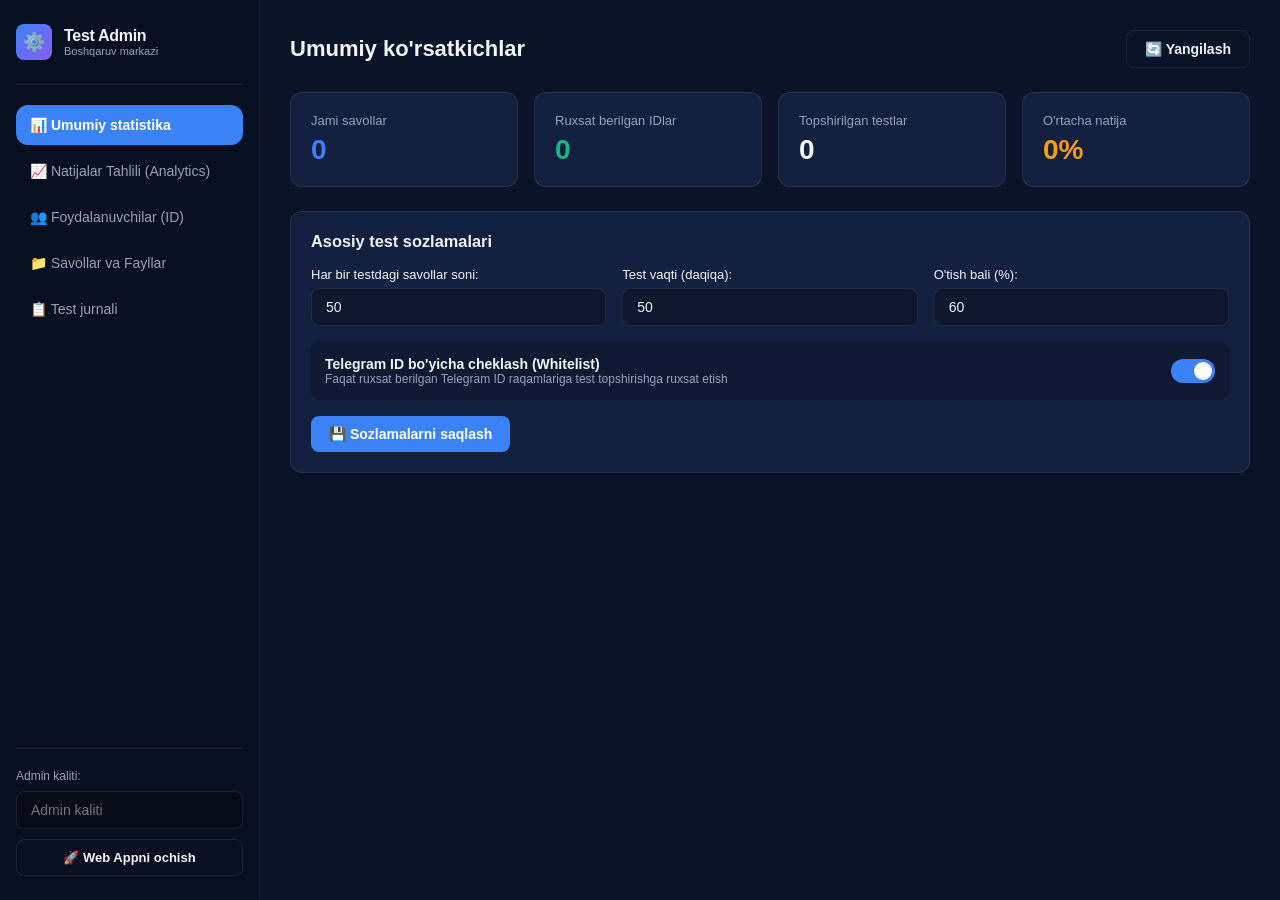
==== templates/admin.html @ 26247bbe "Render uchun yangilanishlar" ====
<!DOCTYPE html>
<html lang="uz">
<head>
  <meta charset="UTF-8">
  <meta name="viewport" content="width=device-width, initial-scale=1.0">
  <title>Admin Panel — Test Tizimi</title>
  <link rel="stylesheet" href="/static/css/admin.css?v=1.0">
</head>
<body>

  <div class="admin-layout">
    
    <!-- SIDEBAR -->
    <aside class="sidebar">
      <div class="brand">
        <div class="brand-icon">⚙️</div>
        <div>
          <div class="brand-name">Test Admin</div>
          <div style="font-size: 11px; color: var(--text-muted);">Boshqaruv markazi</div>
        </div>
      </div>

      <nav class="nav-links">
        <button class="nav-btn active" onclick="switchTab('overview')">
          📊 Umumiy statistika
        </button>
        <button class="nav-btn" onclick="switchTab('analytics')">
          📈 Natijalar Tahlili (Analytics)
        </button>
        <button class="nav-btn" onclick="switchTab('users')">
          👥 Foydalanuvchilar (ID)
        </button>
        <button class="nav-btn" onclick="switchTab('questions')">
          📁 Savollar va Fayllar
        </button>
        <button class="nav-btn" onclick="switchTab('results')">
          📋 Test jurnali
        </button>
      </nav>

      <div style="margin-top: auto; padding-top: 20px; border-top: 1px solid var(--admin-border);">
        <div style="font-size: 12px; color: var(--text-muted); margin-bottom: 8px;">Admin kaliti:</div>
        <input type="password" id="adminKeyInput" class="form-control" placeholder="Admin kaliti" onchange="saveAdminKey()">
        <a href="/" target="_blank" class="btn btn-outline" style="width: 100%; margin-top: 10px; justify-content: center; font-size: 13px;">
          🚀 Web Appni ochish
        </a>
      </div>
    </aside>

    <!-- MAIN CONTENT -->
    <main class="main-content">
      
      <!-- TAB 1: OVERVIEW -->
      <section id="overviewTab">
        <div class="top-bar">
          <h1 class="page-title">Umumiy ko'rsatkichlar</h1>
          <button class="btn btn-outline" onclick="loadOverviewData()">🔄 Yangilash</button>
        </div>

        <div class="metrics-grid">
          <div class="metric-card">
            <div class="metric-title">Jami savollar</div>
            <div class="metric-val" id="metricTotalQuestions" style="color: var(--primary);">0</div>
          </div>
          <div class="metric-card">
            <div class="metric-title">Ruxsat berilgan IDlar</div>
            <div class="metric-val" id="metricTotalUsers" style="color: var(--success);">0</div>
          </div>
          <div class="metric-card">
            <div class="metric-title">Topshirilgan testlar</div>
            <div class="metric-val" id="metricTotalTests">0</div>
          </div>
          <div class="metric-card">
            <div class="metric-title">O'rtacha natija</div>
            <div class="metric-val" id="metricAvgScore" style="color: var(--warning);">0%</div>
          </div>
        </div>

        <!-- Settings Card -->
        <div class="admin-card">
          <h3 style="margin-bottom: 16px;">Asosiy test sozlamalari</h3>
          
          <div style="display: grid; grid-template-columns: repeat(auto-fit, minmax(220px, 1fr)); gap: 16px; margin-bottom: 16px;">
            <div>
              <label class="form-label">Har bir testdagi savollar soni:</label>
              <input type="number" id="settingQuestionCount" class="form-control" value="50" min="5" max="200">
            </div>
            <div>
              <label class="form-label">Test vaqti (daqiqa):</label>
              <input type="number" id="settingDuration" class="form-control" value="50" min="5" max="300">
            </div>
            <div>
              <label class="form-label">O'tish bali (%):</label>
              <input type="number" id="settingPassPercent" class="form-control" value="60" min="10" max="100">
            </div>
          </div>

          <div style="display: flex; align-items: center; justify-content: space-between; padding: 14px; background: rgba(0,0,0,0.2); border-radius: 8px; margin-bottom: 16px;">
            <div>
              <div style="font-weight: 600;">Telegram ID bo'yicha cheklash (Whitelist)</div>
              <div style="font-size: 12px; color: var(--text-muted);">
                Faqat ruxsat berilgan Telegram ID raqamlariga test topshirishga ruxsat etish
              </div>
            </div>
            <label class="switch">
              <input type="checkbox" id="settingWhitelistToggle" checked>
              <span class="slider"></span>
            </label>
          </div>

          <button class="btn btn-primary" onclick="saveSettings()">💾 Sozlamalarni saqlash</button>
        </div>
      </section>

      <!-- TAB: ANALYTICS (CHUQUR TAHLIL) -->
      <section id="analyticsTab" style="display: none;">
        <div class="top-bar">
          <div>
            <h1 class="page-title">Test Natijalari Tahlili</h1>
            <p style="color: var(--text-muted); font-size: 13px;">Ishtirokchilarning o'zlashtirish darajasi va qiyin savollar tahlili</p>
          </div>
          <div style="display: flex; gap: 10px;">
            <button class="btn btn-success" onclick="downloadExcelReport()">
              📥 Excel hisobot (.xlsx)
            </button>
            <button class="btn btn-outline" onclick="loadAnalyticsData()">
              🔄 Yangilash
            </button>
          </div>
        </div>

        <!-- KPI Summary Cards -->
        <div class="metrics-grid">
          <div class="metric-card">
            <div class="metric-title">O'rtacha o'zlashtirish</div>
            <div class="metric-val" id="anAvgScore" style="color: var(--primary);">0%</div>
          </div>
          <div class="metric-card">
            <div class="metric-title">O'tish ko'rsatkichi (Pass Rate)</div>
            <div class="metric-val" id="anPassRate" style="color: var(--success);">0%</div>
            <div style="font-size: 11px; color: var(--text-muted); margin-top: 4px;" id="anPassCountDetail">0 ta o'tdi / 0 ta o'tmadi</div>
          </div>
          <div class="metric-card">
            <div class="metric-title">O'rtacha sarflangan vaqt</div>
            <div class="metric-val" id="anAvgTime" style="color: var(--warning);">0 daq</div>
          </div>
          <div class="metric-card">
            <div class="metric-title">Faol ishtirokchilar</div>
            <div class="metric-val" id="anUniqueUsers">0 nafar</div>
            <div style="font-size: 11px; color: var(--text-muted); margin-top: 4px;" id="anTotalTestsDetail">Jami 0 ta urinish</div>
          </div>
        </div>

        <div style="display: grid; grid-template-columns: repeat(auto-fit, minmax(350px, 1fr)); gap: 20px; margin-bottom: 20px;">
          
          <!-- Score Distribution Card -->
          <div class="admin-card" style="margin-bottom: 0;">
            <h3 style="margin-bottom: 16px;">📊 Ballar Taqsimoti</h3>
            <div id="distributionBars">
              <!-- Rendered dynamically -->
            </div>
          </div>

          <!-- Category Performance Card -->
          <div class="admin-card" style="margin-bottom: 0;">
            <h3 style="margin-bottom: 16px;">📚 Fanlar / Kategoriyalar Bo'yicha Tahlil</h3>
            <div class="table-wrapper">
              <table>
                <thead>
                  <tr>
                    <th>Fan / Kategoriya</th>
                    <th>Savollar</th>
                    <th>To'g'ri</th>
                    <th>O'zlashtirish</th>
                  </tr>
                </thead>
                <tbody id="categoryTableBody">
                  <!-- Rendered dynamically -->
                </tbody>
              </table>
            </div>
          </div>

        </div>

        <!-- Hardest Questions (Eng ko'p xato qilingan savollar) -->
        <div class="admin-card">
          <div style="display: flex; justify-content: space-between; align-items: center; margin-bottom: 14px;">
            <div>
              <h3>⚠️ Eng Ko'p Xato Qilingan Savollar (Qiyin Savollar)</h3>
              <p style="font-size: 12px; color: var(--text-muted);">Ushbu savollar bo'yicha ishtirokchilarga qo'shimcha tushuntirish berish tavsiya etiladi</p>
            </div>
          </div>

          <div class="table-wrapper">
            <table>
              <thead>
                <tr>
                  <th style="width: 50px;">№</th>
                  <th>Savol matni</th>
                  <th>Kategoriya</th>
                  <th>Javoblar</th>
                  <th>Xatolar soni</th>
                  <th>Xato ko'rsatkichi</th>
                </tr>
              </thead>
              <tbody id="hardestQuestionsBody">
                <!-- Rendered dynamically -->
              </tbody>
            </table>
          </div>
        </div>

        <!-- Leaderboard (Reyting) -->
        <div class="admin-card">
          <div style="display: flex; justify-content: space-between; align-items: center; margin-bottom: 14px;">
            <h3>🏆 Ishtirokchilar Reytingi (Top Natijalar)</h3>
          </div>

          <div class="table-wrapper">
            <table>
              <thead>
                <tr>
                  <th style="width: 60px;">O'rin</th>
                  <th>Ism Familiya</th>
                  <th>Telegram ID</th>
                  <th>Username</th>
                  <th>Urinishlar</th>
                  <th>Eng yaxshi ball</th>
                  <th>O'rtacha ball</th>
                </tr>
              </thead>
              <tbody id="leaderboardBody">
                <!-- Rendered dynamically -->
              </tbody>
            </table>
          </div>
        </div>

      </section>

      <!-- TAB 2: USERS (WHITELIST) -->
      <section id="usersTab" style="display: none;">
        <div class="top-bar">
          <h1 class="page-title">Ruxsat berilgan Telegram foydalanuvchilar</h1>
        </div>

        <!-- Add User Form -->
        <div class="admin-card">
          <h3 style="margin-bottom: 14px;">Yangi foydalanuvchi qo'shish</h3>
          <div style="display: grid; grid-template-columns: 1fr 1fr 1fr auto; gap: 12px; align-items: flex-end;">
            <div>
              <label class="form-label">Telegram ID raqami *</label>
              <input type="number" id="newUserId" class="form-control" placeholder="Masalan: 123456789">
            </div>
            <div>
              <label class="form-label">Ism / Familiya</label>
              <input type="text" id="newUserName" class="form-control" placeholder="Alisher Qodirov">
            </div>
            <div>
              <label class="form-label">Izoh (ixtiyoriy)</label>
              <input type="text" id="newUserNotes" class="form-control" placeholder="1-guruh talabasi">
            </div>
            <button class="btn btn-success" style="height: 42px;" onclick="addUser()">
              ➕ Qo'shish
            </button>
          </div>
        </div>

        <!-- Users Table -->
        <div class="admin-card">
          <div style="display: flex; justify-content: space-between; align-items: center; margin-bottom: 16px;">
            <h3>Ro'yxat (<span id="usersTableCount">0</span> ta)</h3>
            <input type="text" id="userSearchInput" class="form-control" style="width: 250px;" placeholder="Qidirish (ID yoki ism)..." oninput="filterUsers()">
          </div>

          <div class="table-wrapper">
            <table>
              <thead>
                <tr>
                  <th>Telegram ID</th>
                  <th>Ism Familiya</th>
                  <th>Username</th>
                  <th>Qo'shilgan sana</th>
                  <th>Holat</th>
                  <th>Amal</th>
                </tr>
              </thead>
              <tbody id="usersTableBody">
                <!-- Dynamic -->
              </tbody>
            </table>
          </div>
        </div>
      </section>

      <!-- TAB 3: QUESTIONS & FILE IMPORT -->
      <section id="questionsTab" style="display: none;">
        <div class="top-bar">
          <h1 class="page-title">Savollar bazasi va Fayl orqali yuklash</h1>
          <div style="display: flex; gap: 8px;">
            <button class="btn btn-danger" onclick="clearAllQuestions()">🗑️ Barchasini tozalash</button>
          </div>
        </div>

        <!-- File Upload Area -->
        <div class="admin-card">
          <h3 style="margin-bottom: 8px;">📂 Fayl orqali testlarni yuklash</h3>
          <p style="color: var(--text-muted); font-size: 13px; margin-bottom: 16px;">
            Excel (<code>.xlsx</code>), Word (<code>.docx</code>), JSON (<code>.json</code>) yoki matn (<code>.txt</code>) fayllarini yuklashingiz mumkin.
          </p>

          <div class="upload-box" id="dropZone" onclick="document.getElementById('fileUploadInput').click()">
            <div class="upload-icon">📁</div>
            <div style="font-weight: 600; font-size: 16px; margin-bottom: 4px;">Faylni tanlang yoki shu yerga tashlang</div>
            <div style="color: var(--text-muted); font-size: 13px;">.xlsx, .docx, .json, .txt fayllar qo'llab-quvvatlanadi</div>
            <input type="file" id="fileUploadInput" style="display: none;" accept=".xlsx,.xls,.docx,.json,.txt" onchange="handleFileSelect(event)">
          </div>

          <div id="uploadStatusBox" style="display: none; padding: 12px; border-radius: 8px; margin-bottom: 16px;"></div>

          <!-- Download Sample Templates -->
          <div style="background: rgba(0,0,0,0.15); border-radius: 8px; padding: 14px;">
            <div style="font-weight: 600; margin-bottom: 8px;">Tayyor shablon namunalarini yuklab olish:</div>
            <div style="display: flex; gap: 10px; flex-wrap: wrap;">
              <a href="/api/templates/test_shablon.xlsx" download class="btn btn-outline" style="font-size: 13px;">
                📊 Excel shabloni (.xlsx)
              </a>
              <a href="/api/templates/test_shablon.txt" download class="btn btn-outline" style="font-size: 13px;">
                📝 Matn shabloni (.txt)
              </a>
              <a href="/api/templates/test_shablon.json" download class="btn btn-outline" style="font-size: 13px;">
                ⚙️ JSON shabloni (.json)
              </a>
            </div>
          </div>
        </div>

        <!-- Questions Table -->
        <div class="admin-card">
          <div style="display: flex; justify-content: space-between; align-items: center; margin-bottom: 16px; flex-wrap: wrap; gap: 10px;">
            <h3>Bazadagi savollar (<span id="questionsTableCount">0</span> ta)</h3>
            <div style="display: flex; gap: 8px; align-items: center;">
              <input type="text" id="bulkCategoryInput" class="form-control" style="width: 200px; padding: 6px 10px; font-size: 13px;" placeholder="Yangi fan nomi...">
              <button class="btn btn-outline" style="padding: 6px 12px; font-size: 13px;" onclick="renameAllCategories()">
                ✏️ Fanni o'zgartirish
              </button>
            </div>
          </div>

          <div class="table-wrapper">
            <table>
              <thead>
                <tr>
                  <th style="width: 50px;">#</th>
                  <th>Savol matni</th>
                  <th>Variantlar</th>
                  <th style="width: 70px;">To'g'ri</th>
                  <th>Kategoriya</th>
                  <th style="width: 60px;">Amal</th>
                </tr>
              </thead>
              <tbody id="questionsTableBody">
                <!-- Dynamic -->
              </tbody>
            </table>
          </div>
        </div>
      </section>

      <!-- TAB 4: RESULTS -->
      <section id="resultsTab" style="display: none;">
        <div class="top-bar">
          <h1 class="page-title">Topshirilgan test natijalari</h1>
          <button class="btn btn-outline" onclick="loadResultsData()">🔄 Yangilash</button>
        </div>

        <div class="admin-card">
          <div class="table-wrapper">
            <table>
              <thead>
                <tr>
                  <th>Foydalanuvchi</th>
                  <th>Telegram ID</th>
                  <th>Natija</th>
                  <th>Ball (%)</th>
                  <th>Vaqt</th>
                  <th>Sana</th>
                </tr>
              </thead>
              <tbody id="resultsTableBody">
                <!-- Dynamic -->
              </tbody>
            </table>
          </div>
        </div>
      </section>

    </main>

  </div>

  <script src="/static/js/admin.js?v=1.0"></script>
</body>
</html>
---- static/css/admin.css ----
/* Admin Dashboard CSS */

:root {
  --admin-bg: #0b1329;
  --admin-card: #131f3e;
  --admin-border: rgba(255, 255, 255, 0.08);
  --text-main: #f1f5f9;
  --text-muted: #94a3b8;
  --primary: #3b82f6;
  --primary-hover: #2563eb;
  --success: #10b981;
  --danger: #ef4444;
  --warning: #f59e0b;
  --radius: 12px;
}

* {
  margin: 0;
  padding: 0;
  box-sizing: border-box;
  font-family: -apple-system, BlinkMacSystemFont, 'Segoe UI', Roboto, Helvetica, Arial, sans-serif;
}

body {
  background-color: var(--admin-bg);
  color: var(--text-main);
  min-height: 100vh;
  font-size: 14px;
}

.admin-layout {
  display: flex;
  min-height: 100vh;
}

/* Sidebar */
.sidebar {
  width: 260px;
  background: #080f20;
  border-right: 1px solid var(--admin-border);
  padding: 24px 16px;
  display: flex;
  flex-direction: column;
}

.brand {
  display: flex;
  align-items: center;
  gap: 12px;
  padding-bottom: 24px;
  margin-bottom: 20px;
  border-bottom: 1px solid var(--admin-border);
}

.brand-icon {
  width: 36px;
  height: 36px;
  background: linear-gradient(135deg, var(--primary), #8b5cf6);
  border-radius: 8px;
  display: flex;
  align-items: center;
  justify-content: center;
  font-size: 18px;
  color: #fff;
}

.brand-name {
  font-size: 16px;
  font-weight: 700;
  letter-spacing: -0.3px;
}

.nav-links {
  display: flex;
  flex-direction: column;
  gap: 6px;
}

.nav-btn {
  display: flex;
  align-items: center;
  gap: 12px;
  padding: 12px 14px;
  color: var(--text-muted);
  border-radius: var(--radius);
  border: none;
  background: transparent;
  cursor: pointer;
  font-size: 14px;
  font-weight: 500;
  text-align: left;
  transition: all 0.2s ease;
  width: 100%;
}

.nav-btn:hover {
  background: rgba(255, 255, 255, 0.05);
  color: var(--text-main);
}

.nav-btn.active {
  background: var(--primary);
  color: #ffffff;
  font-weight: 600;
}

/* Content Area */
.main-content {
  flex: 1;
  padding: 30px;
  overflow-y: auto;
}

.top-bar {
  display: flex;
  justify-content: space-between;
  align-items: center;
  margin-bottom: 24px;
}

.page-title {
  font-size: 22px;
  font-weight: 700;
}

.admin-card {
  background: var(--admin-card);
  border: 1px solid var(--admin-border);
  border-radius: var(--radius);
  padding: 20px;
  margin-bottom: 20px;
  box-shadow: 0 4px 6px -1px rgba(0, 0, 0, 0.1);
}

/* Metrics Row */
.metrics-grid {
  display: grid;
  grid-template-columns: repeat(auto-fit, minmax(200px, 1fr));
  gap: 16px;
  margin-bottom: 24px;
}

.metric-card {
  background: var(--admin-card);
  border: 1px solid var(--admin-border);
  border-radius: var(--radius);
  padding: 20px;
}

.metric-title {
  font-size: 13px;
  color: var(--text-muted);
  margin-bottom: 6px;
}

.metric-val {
  font-size: 28px;
  font-weight: 800;
}

/* Tables */
.table-wrapper {
  overflow-x: auto;
}

table {
  width: 100%;
  border-collapse: collapse;
  text-align: left;
}

th, td {
  padding: 12px 16px;
  border-bottom: 1px solid var(--admin-border);
}

th {
  font-size: 12px;
  text-transform: uppercase;
  letter-spacing: 0.5px;
  color: var(--text-muted);
  background: rgba(0, 0, 0, 0.15);
}

tr:hover td {
  background: rgba(255, 255, 255, 0.02);
}

/* Forms & Inputs */
.form-group {
  margin-bottom: 16px;
}

.form-label {
  display: block;
  font-size: 13px;
  font-weight: 500;
  margin-bottom: 6px;
  color: var(--text-main);
}

.form-control {
  width: 100%;
  padding: 10px 14px;
  background: rgba(0, 0, 0, 0.25);
  border: 1px solid var(--admin-border);
  border-radius: 8px;
  color: var(--text-main);
  font-size: 14px;
}

.form-control:focus {
  outline: none;
  border-color: var(--primary);
}

/* File Upload Area */
.upload-box {
  border: 2px dashed rgba(59, 130, 246, 0.4);
  background: rgba(59, 130, 246, 0.05);
  border-radius: var(--radius);
  padding: 40px 20px;
  text-align: center;
  cursor: pointer;
  transition: all 0.2s ease;
  margin-bottom: 20px;
}

.upload-box:hover {
  background: rgba(59, 130, 246, 0.1);
  border-color: var(--primary);
}

.upload-icon {
  font-size: 40px;
  margin-bottom: 12px;
}

/* Buttons */
.btn {
  display: inline-flex;
  align-items: center;
  gap: 8px;
  padding: 10px 18px;
  font-size: 14px;
  font-weight: 600;
  border-radius: 8px;
  border: none;
  cursor: pointer;
  transition: all 0.2s ease;
  text-decoration: none;
}

.btn-primary { background: var(--primary); color: #fff; }
.btn-primary:hover { background: var(--primary-hover); }
.btn-danger { background: var(--danger); color: #fff; }
.btn-success { background: var(--success); color: #fff; }
.btn-outline { background: transparent; border: 1px solid var(--admin-border); color: var(--text-main); }
.btn-outline:hover { background: rgba(255, 255, 255, 0.05); }

/* Switch Toggle */
.switch {
  position: relative;
  display: inline-block;
  width: 44px;
  height: 24px;
}

.switch input {
  opacity: 0;
  width: 0;
  height: 0;
}

.slider {
  position: absolute;
  cursor: pointer;
  inset: 0;
  background-color: rgba(255, 255, 255, 0.15);
  transition: .3s;
  border-radius: 24px;
}

.slider:before {
  position: absolute;
  content: "";
  height: 18px;
  width: 18px;
  left: 3px;
  bottom: 3px;
  background-color: white;
  transition: .3s;
  border-radius: 50%;
}

input:checked + .slider {
  background-color: var(--primary);
}

input:checked + .slider:before {
  transform: translateX(20px);
}

/* Responsive */
@media (max-width: 768px) {
  .admin-layout {
    flex-direction: column;
  }
  .sidebar {
    width: 100%;
  }
}
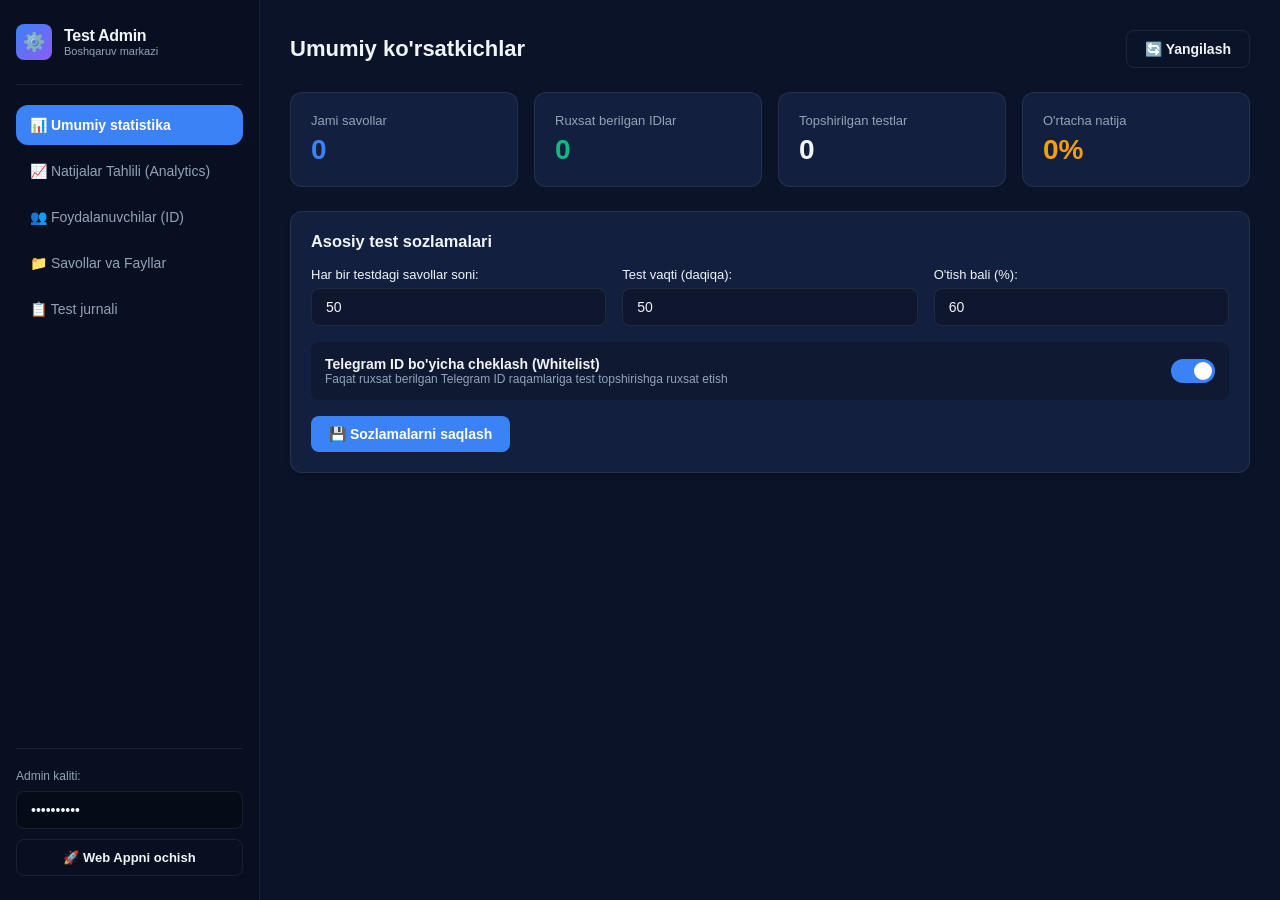
==== commit 4201224c: "Admin panel menyulari tuzatildi" ====
--- a/templates/admin.html
+++ b/templates/admin.html
@@ -400,6 +400,6 @@
 
   </div>
 
-  <script src="/static/js/admin.js?v=1.0"></script>
+  <script src="/static/js/admin.js?v=2.0"></script>
 </body>
 </html>
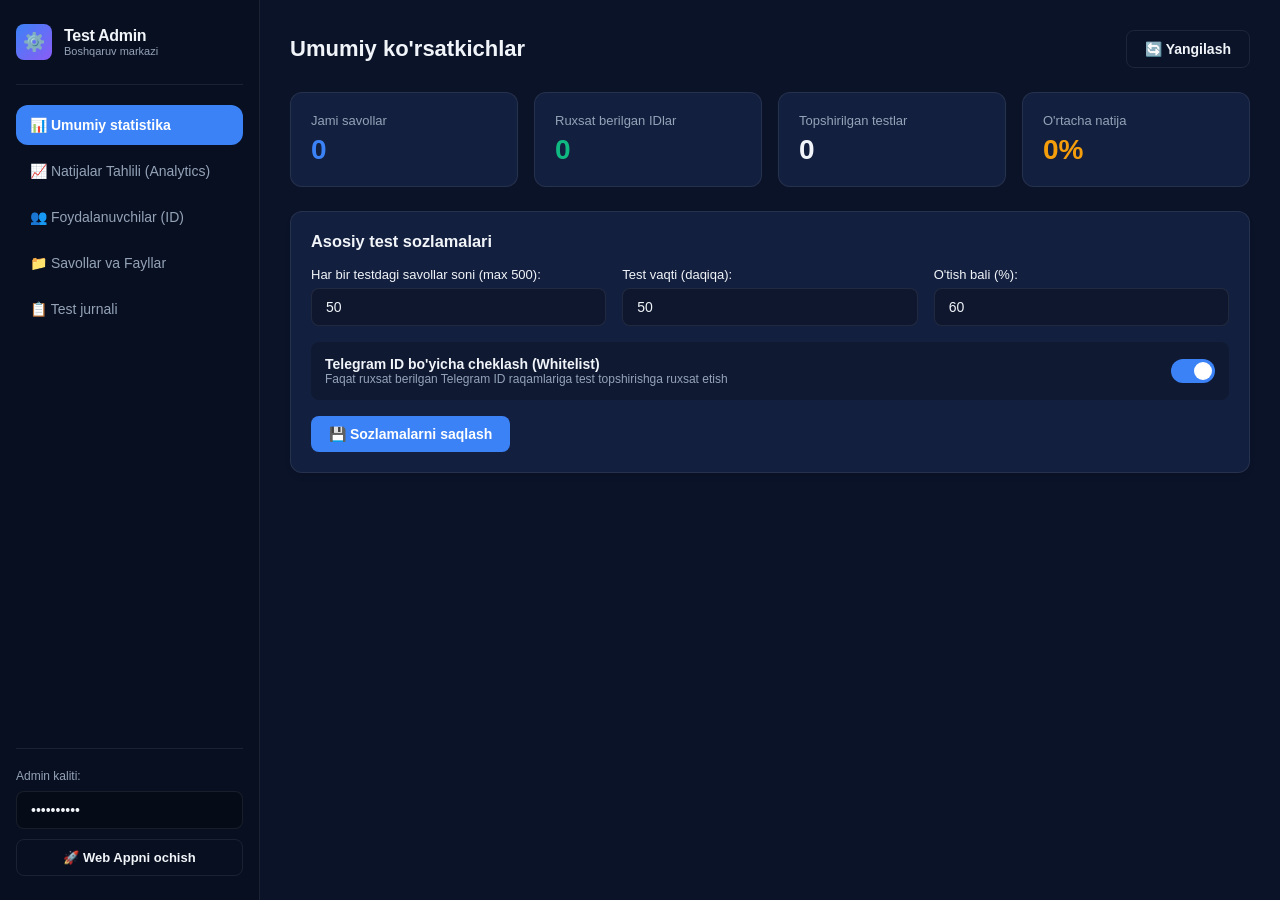
==== commit a592e8f0: "Bot yangilandi" ====
--- a/templates/admin.html
+++ b/templates/admin.html
@@ -82,12 +82,12 @@
           
           <div style="display: grid; grid-template-columns: repeat(auto-fit, minmax(220px, 1fr)); gap: 16px; margin-bottom: 16px;">
             <div>
-              <label class="form-label">Har bir testdagi savollar soni:</label>
-              <input type="number" id="settingQuestionCount" class="form-control" value="50" min="5" max="200">
+              <label class="form-label">Har bir testdagi savollar soni (max 500):</label>
+              <input type="number" id="settingQuestionCount" class="form-control" value="50" min="1" max="500">
             </div>
             <div>
               <label class="form-label">Test vaqti (daqiqa):</label>
-              <input type="number" id="settingDuration" class="form-control" value="50" min="5" max="300">
+              <input type="number" id="settingDuration" class="form-control" value="50" min="1" max="500">
             </div>
             <div>
               <label class="form-label">O'tish bali (%):</label>
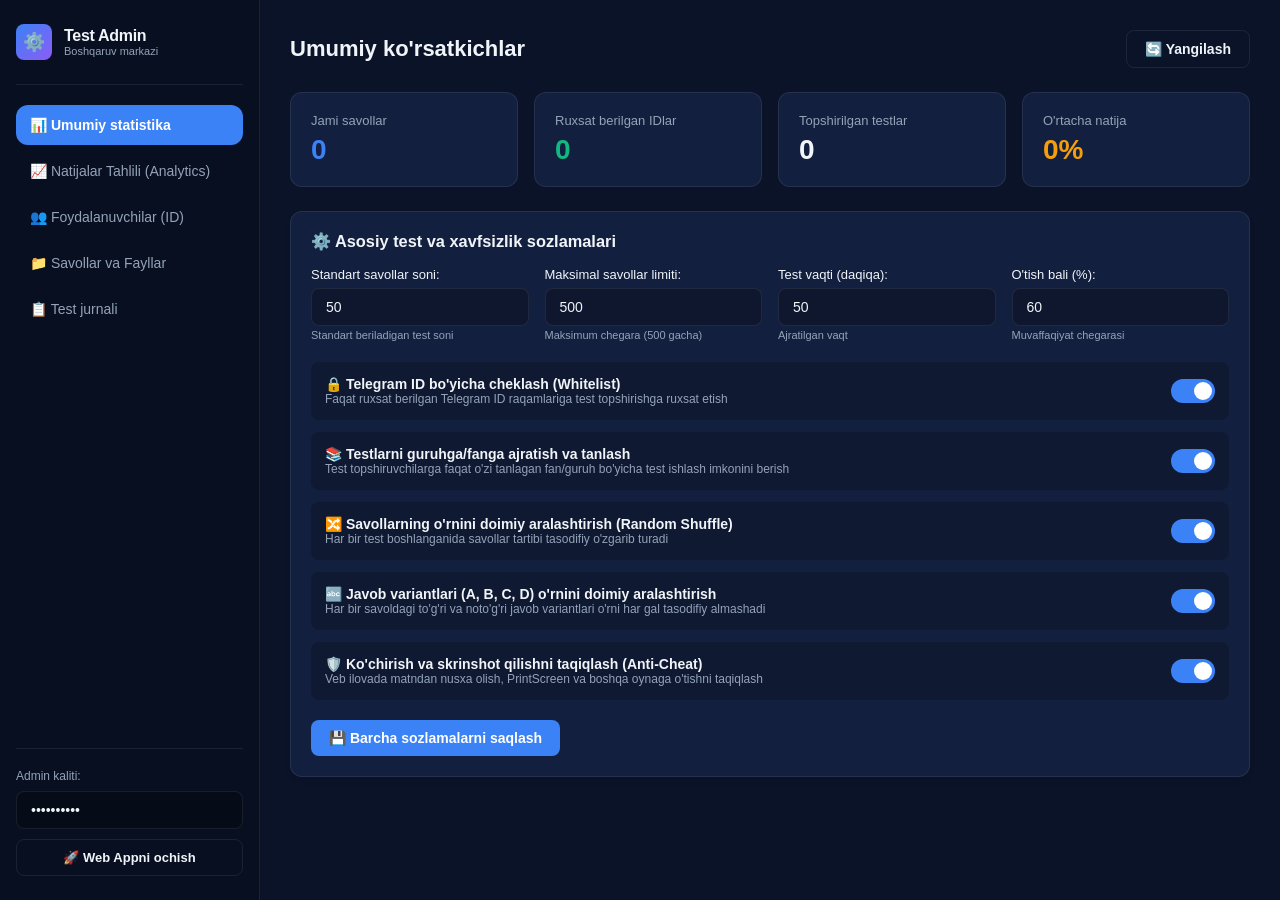
==== commit 5385284f: "Bot yangilandi" ====
--- a/templates/admin.html
+++ b/templates/admin.html
@@ -77,38 +77,109 @@
         </div>
 
         <!-- Settings Card -->
-        <div class="admin-card">
-          <h3 style="margin-bottom: 16px;">Asosiy test sozlamalari</h3>
+        <!-- Settings Card -->
+        <div class="admin-card">
+          <h3 style="margin-bottom: 16px;">⚙️ Asosiy test va xavfsizlik sozlamalari</h3>
           
-          <div style="display: grid; grid-template-columns: repeat(auto-fit, minmax(220px, 1fr)); gap: 16px; margin-bottom: 16px;">
-            <div>
-              <label class="form-label">Har bir testdagi savollar soni (max 500):</label>
+          <div style="display: grid; grid-template-columns: repeat(auto-fit, minmax(200px, 1fr)); gap: 16px; margin-bottom: 20px;">
+            <div>
+              <label class="form-label">Standart savollar soni:</label>
               <input type="number" id="settingQuestionCount" class="form-control" value="50" min="1" max="500">
+              <span style="font-size: 11px; color: var(--text-muted);">Standart beriladigan test soni</span>
+            </div>
+            <div>
+              <label class="form-label">Maksimal savollar limiti:</label>
+              <input type="number" id="settingMaxQuestionsLimit" class="form-control" value="500" min="1" max="500">
+              <span style="font-size: 11px; color: var(--text-muted);">Maksimum chegara (500 gacha)</span>
             </div>
             <div>
               <label class="form-label">Test vaqti (daqiqa):</label>
               <input type="number" id="settingDuration" class="form-control" value="50" min="1" max="500">
+              <span style="font-size: 11px; color: var(--text-muted);">Ajratilgan vaqt</span>
             </div>
             <div>
               <label class="form-label">O'tish bali (%):</label>
               <input type="number" id="settingPassPercent" class="form-control" value="60" min="10" max="100">
-            </div>
-          </div>
-
-          <div style="display: flex; align-items: center; justify-content: space-between; padding: 14px; background: rgba(0,0,0,0.2); border-radius: 8px; margin-bottom: 16px;">
-            <div>
-              <div style="font-weight: 600;">Telegram ID bo'yicha cheklash (Whitelist)</div>
-              <div style="font-size: 12px; color: var(--text-muted);">
-                Faqat ruxsat berilgan Telegram ID raqamlariga test topshirishga ruxsat etish
+              <span style="font-size: 11px; color: var(--text-muted);">Muvaffaqiyat chegarasi</span>
+            </div>
+          </div>
+
+          <!-- Feature Toggles -->
+          <div style="display: flex; flex-direction: column; gap: 12px; margin-bottom: 20px;">
+            
+            <!-- 1. Whitelist Toggle -->
+            <div style="display: flex; align-items: center; justify-content: space-between; padding: 14px; background: rgba(0,0,0,0.2); border-radius: 8px;">
+              <div>
+                <div style="font-weight: 600;">🔒 Telegram ID bo'yicha cheklash (Whitelist)</div>
+                <div style="font-size: 12px; color: var(--text-muted);">
+                  Faqat ruxsat berilgan Telegram ID raqamlariga test topshirishga ruxsat etish
+                </div>
               </div>
-            </div>
-            <label class="switch">
-              <input type="checkbox" id="settingWhitelistToggle" checked>
-              <span class="slider"></span>
-            </label>
-          </div>
-
-          <button class="btn btn-primary" onclick="saveSettings()">💾 Sozlamalarni saqlash</button>
+              <label class="switch">
+                <input type="checkbox" id="settingWhitelistToggle" checked>
+                <span class="slider"></span>
+              </label>
+            </div>
+
+            <!-- 2. Category / Group Filter Toggle -->
+            <div style="display: flex; align-items: center; justify-content: space-between; padding: 14px; background: rgba(0,0,0,0.2); border-radius: 8px;">
+              <div>
+                <div style="font-weight: 600;">📚 Testlarni guruhga/fanga ajratish va tanlash</div>
+                <div style="font-size: 12px; color: var(--text-muted);">
+                  Test topshiruvchilarga faqat o'zi tanlagan fan/guruh bo'yicha test ishlash imkonini berish
+                </div>
+              </div>
+              <label class="switch">
+                <input type="checkbox" id="settingCategoryFilterToggle" checked>
+                <span class="slider"></span>
+              </label>
+            </div>
+
+            <!-- 3. Shuffle Questions Toggle -->
+            <div style="display: flex; align-items: center; justify-content: space-between; padding: 14px; background: rgba(0,0,0,0.2); border-radius: 8px;">
+              <div>
+                <div style="font-weight: 600;">🔀 Savollarning o'rnini doimiy aralashtirish (Random Shuffle)</div>
+                <div style="font-size: 12px; color: var(--text-muted);">
+                  Har bir test boshlanganida savollar tartibi tasodifiy o'zgarib turadi
+                </div>
+              </div>
+              <label class="switch">
+                <input type="checkbox" id="settingShuffleQuestionsToggle" checked>
+                <span class="slider"></span>
+              </label>
+            </div>
+
+            <!-- 4. Shuffle Options Toggle -->
+            <div style="display: flex; align-items: center; justify-content: space-between; padding: 14px; background: rgba(0,0,0,0.2); border-radius: 8px;">
+              <div>
+                <div style="font-weight: 600;">🔤 Javob variantlari (A, B, C, D) o'rnini doimiy aralashtirish</div>
+                <div style="font-size: 12px; color: var(--text-muted);">
+                  Har bir savoldagi to'g'ri va noto'g'ri javob variantlari o'rni har gal tasodifiy almashadi
+                </div>
+              </div>
+              <label class="switch">
+                <input type="checkbox" id="settingShuffleOptionsToggle" checked>
+                <span class="slider"></span>
+              </label>
+            </div>
+
+            <!-- 5. Anti-cheat / Anti-copy & Anti-screenshot Toggle -->
+            <div style="display: flex; align-items: center; justify-content: space-between; padding: 14px; background: rgba(0,0,0,0.2); border-radius: 8px;">
+              <div>
+                <div style="font-weight: 600;">🛡️ Ko'chirish va skrinshot qilishni taqiqlash (Anti-Cheat)</div>
+                <div style="font-size: 12px; color: var(--text-muted);">
+                  Veb ilovada matndan nusxa olish, PrintScreen va boshqa oynaga o'tishni taqiqlash
+                </div>
+              </div>
+              <label class="switch">
+                <input type="checkbox" id="settingAntiCheatToggle" checked>
+                <span class="slider"></span>
+              </label>
+            </div>
+
+          </div>
+
+          <button class="btn btn-primary" onclick="saveSettings()">💾 Barcha sozlamalarni saqlash</button>
         </div>
       </section>
 
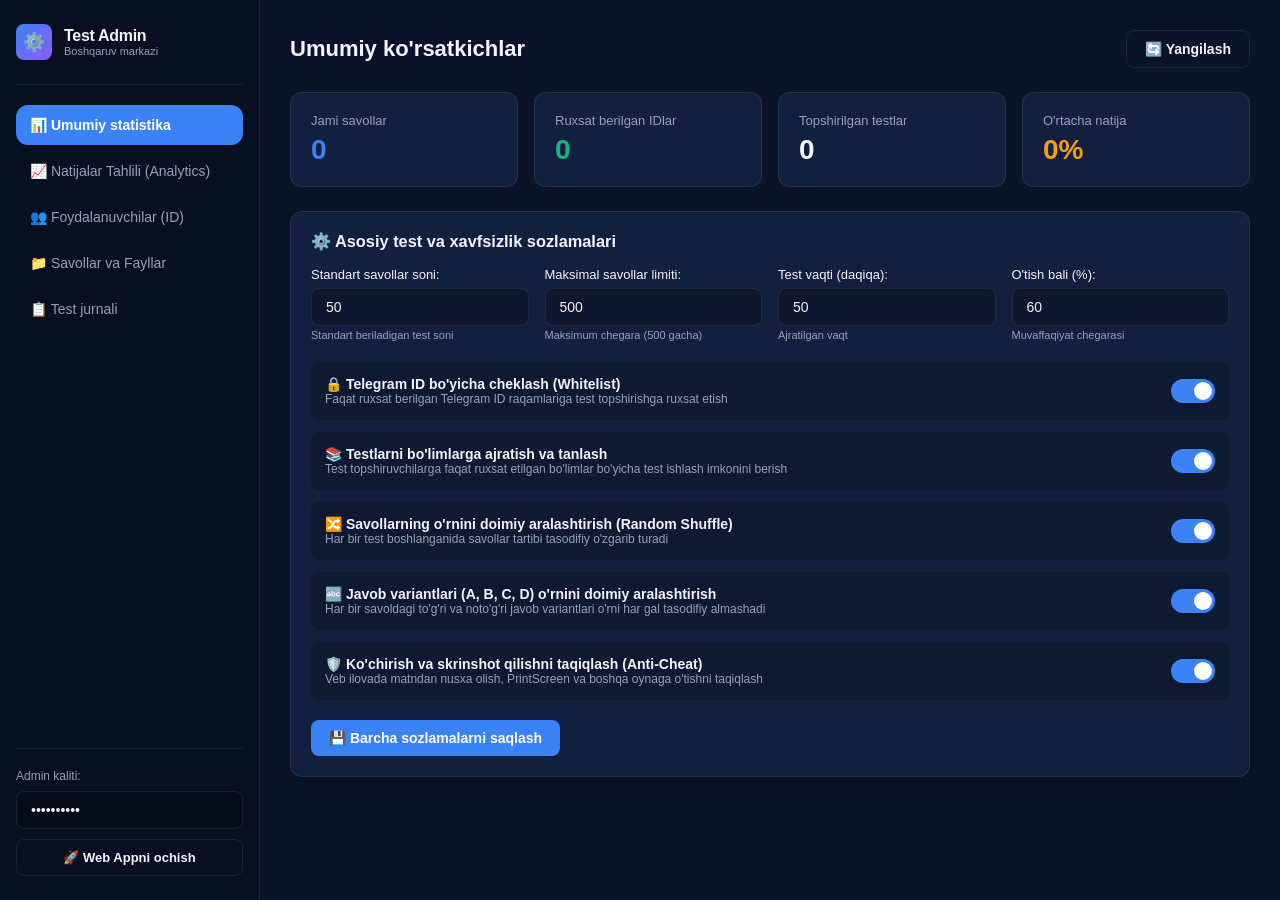
==== commit 04434f06: "Bot yangilandi 2" ====
--- a/templates/admin.html
+++ b/templates/admin.html
@@ -121,12 +121,12 @@
               </label>
             </div>
 
-            <!-- 2. Category / Group Filter Toggle -->
+            <!-- 2. Section Filter Toggle -->
             <div style="display: flex; align-items: center; justify-content: space-between; padding: 14px; background: rgba(0,0,0,0.2); border-radius: 8px;">
               <div>
-                <div style="font-weight: 600;">📚 Testlarni guruhga/fanga ajratish va tanlash</div>
+                <div style="font-weight: 600;">📚 Testlarni bo'limlarga ajratish va tanlash</div>
                 <div style="font-size: 12px; color: var(--text-muted);">
-                  Test topshiruvchilarga faqat o'zi tanlagan fan/guruh bo'yicha test ishlash imkonini berish
+                  Test topshiruvchilarga faqat ruxsat etilgan bo'limlar bo'yicha test ishlash imkonini berish
                 </div>
               </div>
               <label class="switch">
@@ -232,14 +232,14 @@
             </div>
           </div>
 
-          <!-- Category Performance Card -->
+          <!-- Section Performance Card -->
           <div class="admin-card" style="margin-bottom: 0;">
-            <h3 style="margin-bottom: 16px;">📚 Fanlar / Kategoriyalar Bo'yicha Tahlil</h3>
+            <h3 style="margin-bottom: 16px;">📚 Bo'limlar Bo'yicha Tahlil</h3>
             <div class="table-wrapper">
               <table>
                 <thead>
                   <tr>
-                    <th>Fan / Kategoriya</th>
+                    <th>Bo'lim</th>
                     <th>Savollar</th>
                     <th>To'g'ri</th>
                     <th>O'zlashtirish</th>
@@ -330,7 +330,7 @@
             </div>
             <div>
               <label class="form-label">Izoh (ixtiyoriy)</label>
-              <input type="text" id="newUserNotes" class="form-control" placeholder="1-guruh talabasi">
+              <input type="text" id="newUserNotes" class="form-control" placeholder="Talaba izohi">
             </div>
             <button class="btn btn-success" style="height: 42px;" onclick="addUser()">
               ➕ Qo'shish
@@ -353,6 +353,7 @@
                   <th>Ism Familiya</th>
                   <th>Username</th>
                   <th>Qo'shilgan sana</th>
+                  <th>Ruxsat etilgan bo'limlar</th>
                   <th>Holat</th>
                   <th>Amal</th>
                 </tr>
@@ -407,14 +408,35 @@
           </div>
         </div>
 
+        <!-- Sections Management Card -->
+        <div class="admin-card">
+          <div style="display: flex; justify-content: space-between; align-items: center; margin-bottom: 12px; flex-wrap: wrap; gap: 10px;">
+            <div>
+              <h3 style="margin-bottom: 4px;">📚 Bo'limlar Ro'yxati va Boshqaruvi</h3>
+              <p style="font-size: 12px; color: var(--text-muted);">Ushbu bo'limda yangi bo'limlar yaratishingiz, tahrirlashingiz va savollar sonini kuzatishingiz mumkin</p>
+            </div>
+            <div style="display: flex; gap: 8px; align-items: center; flex-wrap: wrap;">
+              <input type="text" id="newSectionNameInput" class="form-control" style="width: 180px; padding: 6px 10px; font-size: 13px;" placeholder="Yangi bo'lim nomi...">
+              <button class="btn btn-success" style="padding: 6px 12px; font-size: 13px;" onclick="createNewSection()">
+                ➕ Bo'lim yaratish
+              </button>
+              <button class="btn btn-outline" style="padding: 6px 12px; font-size: 13px;" onclick="loadCategoriesManagement()">🔄 Yangilash</button>
+            </div>
+          </div>
+
+          <div id="categoriesManagementList" style="display: flex; flex-wrap: wrap; gap: 10px; margin-top: 10px;">
+            <span style="color: var(--text-muted); font-size: 13px;">Bo'limlar yuklanmoqda...</span>
+          </div>
+        </div>
+
         <!-- Questions Table -->
         <div class="admin-card">
           <div style="display: flex; justify-content: space-between; align-items: center; margin-bottom: 16px; flex-wrap: wrap; gap: 10px;">
             <h3>Bazadagi savollar (<span id="questionsTableCount">0</span> ta)</h3>
             <div style="display: flex; gap: 8px; align-items: center;">
-              <input type="text" id="bulkCategoryInput" class="form-control" style="width: 200px; padding: 6px 10px; font-size: 13px;" placeholder="Yangi fan nomi...">
+              <input type="text" id="bulkCategoryInput" class="form-control" style="width: 200px; padding: 6px 10px; font-size: 13px;" placeholder="Yangi bo'lim nomi...">
               <button class="btn btn-outline" style="padding: 6px 12px; font-size: 13px;" onclick="renameAllCategories()">
-                ✏️ Fanni o'zgartirish
+                ✏️ Bo'limni o'zgartirish
               </button>
             </div>
           </div>
@@ -427,7 +449,7 @@
                   <th>Savol matni</th>
                   <th>Variantlar</th>
                   <th style="width: 70px;">To'g'ri</th>
-                  <th>Kategoriya</th>
+                  <th>Bo'lim</th>
                   <th style="width: 60px;">Amal</th>
                 </tr>
               </thead>
@@ -471,6 +493,36 @@
 
   </div>
 
+  <!-- User Sections Modal -->
+  <div id="userSectionsModal" style="display: none; position: fixed; inset: 0; background: rgba(0,0,0,0.7); z-index: 1000; align-items: center; justify-content: center; backdrop-filter: blur(4px);">
+    <div style="background: var(--bg-card); border: 1px solid var(--border-color); border-radius: 12px; width: 92%; max-width: 480px; padding: 24px; box-shadow: 0 20px 40px rgba(0,0,0,0.5);">
+      <div style="display: flex; justify-content: space-between; align-items: center; margin-bottom: 12px;">
+        <h3 style="margin: 0; font-size: 18px;">📚 Foydalanuvchi Bo'limlari</h3>
+        <button class="btn btn-outline" style="padding: 2px 8px; border: none; font-size: 18px;" onclick="closeUserSectionsModal()">✕</button>
+      </div>
+      <p style="font-size: 13px; color: var(--text-muted); margin-bottom: 16px;">
+        Foydalanuvchi: <strong id="modalUserName">Alisher</strong> (ID: <code id="modalUserId">123456</code>)
+      </p>
+      
+      <div style="margin-bottom: 14px; padding: 10px 14px; background: rgba(255,255,255,0.04); border: 1px solid var(--border-color); border-radius: 8px;">
+        <label style="display: flex; align-items: center; gap: 10px; cursor: pointer; font-weight: 600; font-size: 14px; margin: 0;">
+          <input type="checkbox" id="modalAllSectionsCheck" onchange="toggleModalAllSections(this.checked)">
+          <span>🌐 Barcha bo'limlarga ruxsat berish (ALL)</span>
+        </label>
+      </div>
+
+      <div style="font-size: 12px; color: var(--text-muted); margin-bottom: 8px;">Yoki faqat tanlangan bo'limlarni belgilang:</div>
+      <div id="modalSectionsList" style="display: flex; flex-direction: column; gap: 8px; max-height: 220px; overflow-y: auto; padding: 4px; border: 1px solid var(--border-color); border-radius: 8px; background: rgba(0,0,0,0.2);">
+        <!-- Dynamic checkboxes -->
+      </div>
+
+      <div style="display: flex; justify-content: flex-end; gap: 10px; margin-top: 20px;">
+        <button class="btn btn-outline" onclick="closeUserSectionsModal()">Bekor qilish</button>
+        <button class="btn btn-primary" onclick="saveUserSectionsFromModal()">💾 Saqlash</button>
+      </div>
+    </div>
+  </div>
+
   <script src="/static/js/admin.js?v=2.0"></script>
 </body>
 </html>
